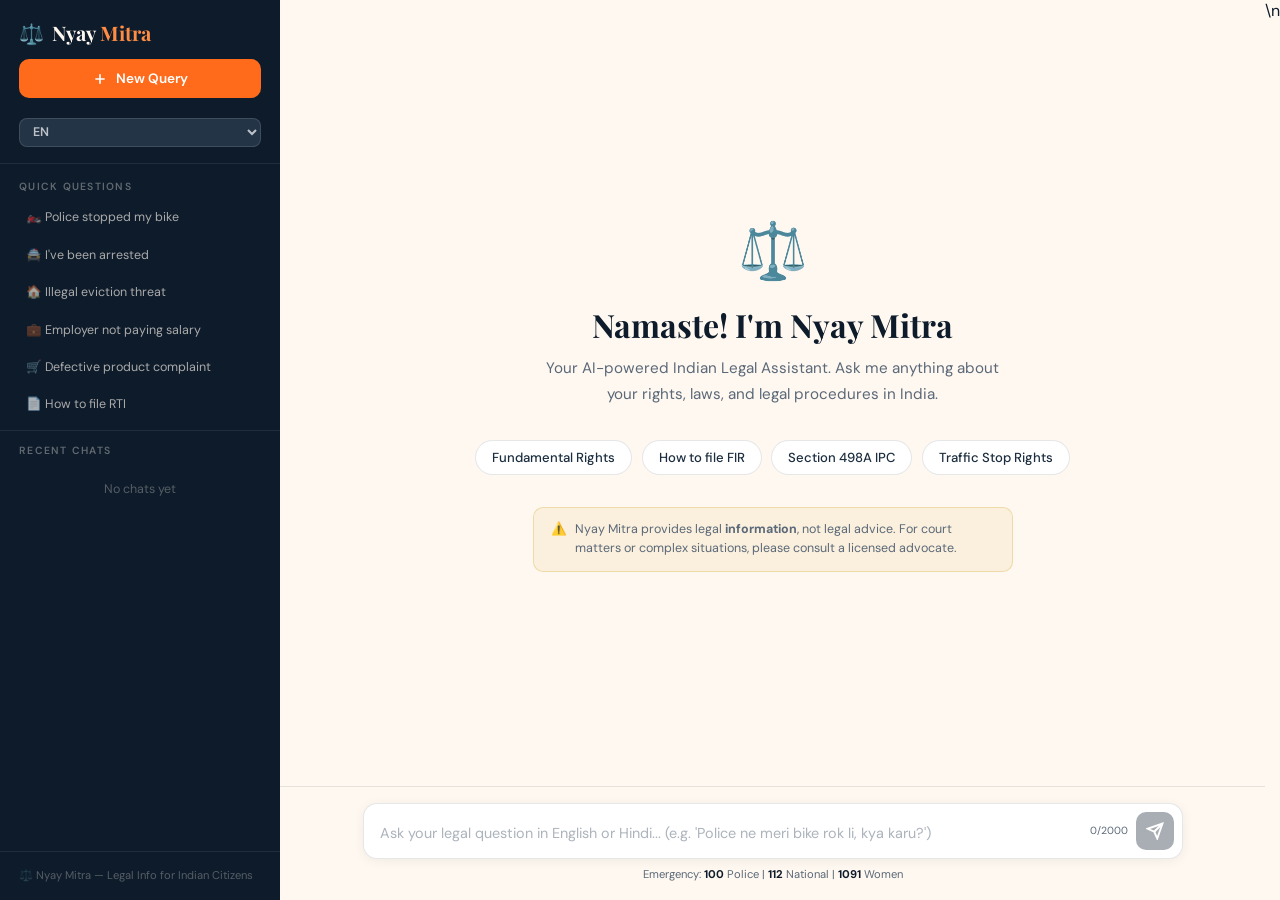
==== chat.html @ 310f0172 "first commit" ====
<!DOCTYPE html>
<html lang="en">
<head>
  <meta charset="UTF-8" />
  <meta name="viewport" content="width=device-width, initial-scale=1.0" />
  <title>Nyay Mitra — Chat</title>
  <link rel="preconnect" href="https://fonts.googleapis.com">
  <link href="https://fonts.googleapis.com/css2?family=Playfair+Display:wght@400;700&family=DM+Sans:wght@300;400;500;600&family=DM+Mono:wght@400;500&display=swap" rel="stylesheet">
  <link rel="stylesheet" href="css/chat.css" />
</head>
<body>
  <!-- Sidebar -->
  <aside class="sidebar" id="sidebar">
    <div class="sidebar-header">
      <a href="/" class="sidebar-logo">
        <span>⚖️</span>
        <span class="sidebar-logo-text">Nyay <span class="acc">Mitra</span></span>
      </a>
      <button class="new-chat-btn" id="newChatBtn" title="New Chat">
        <svg width="16" height="16" viewBox="0 0 24 24" fill="none" stroke="currentColor" stroke-width="2.5">
          <path d="M12 5v14M5 12h14"/>
        </svg>
        <span data-i18n="newQuery">New Query</span>
      </button>
      <!-- Language switcher injected here -->
      <div id="langSwitcherContainer"></div>
    </div>

    <!-- Quick questions -->
    <div class="quick-section">
      <div class="quick-label" data-i18n="quickLabel">Quick Questions</div>
      <div class="quick-items">
        <button class="quick-item" data-i18n-data-q="q1text" data-q="Police just stopped my bike. What are my rights and what documents do I need to show?"><span data-i18n="q1">🏍️ Police stopped my bike</span></button>
        <button class="quick-item" data-i18n-data-q="q2text" data-q="I have been arrested. What are my rights during arrest under Indian law?"><span data-i18n="q2">🚔 I've been arrested</span></button>
        <button class="quick-item" data-i18n-data-q="q3text" data-q="My landlord is trying to evict me illegally. What are my rights as a tenant in India?"><span data-i18n="q3">🏠 Illegal eviction threat</span></button>
        <button class="quick-item" data-i18n-data-q="q4text" data-q="My employer is not paying my salary. What legal options do I have under Indian labour law?"><span data-i18n="q4">💼 Employer not paying salary</span></button>
        <button class="quick-item" data-i18n-data-q="q5text" data-q="I bought a defective product online. How can I file a consumer complaint in India?"><span data-i18n="q5">🛒 Defective product complaint</span></button>
        <button class="quick-item" data-i18n-data-q="q6text" data-q="I want to file an RTI application. How do I do it and what can I ask for?"><span data-i18n="q6">📄 How to file RTI</span></button>
      </div>
    </div>

    <!-- Chat history -->
    <div class="history-section">
      <div class="history-label" data-i18n="recentChats">Recent Chats</div>
      <div class="history-list" id="historyList">
        <div class="history-loading" data-i18n="loadingHistory">Loading history...</div>
      </div>
    </div>

    <!-- Sidebar footer -->
    <div class="sidebar-footer">
      <p class="sidebar-note">⚖️ Nyay Mitra — Legal Info for Indian Citizens</p>
    </div>
  </aside>

  <!-- Mobile toggle -->
  <button class="mobile-sidebar-toggle" id="sidebarToggle">
    <svg width="20" height="20" viewBox="0 0 24 24" fill="none" stroke="currentColor" stroke-width="2">
      <line x1="3" y1="6" x2="21" y2="6"/><line x1="3" y1="12" x2="21" y2="12"/><line x1="3" y1="18" x2="21" y2="18"/>
    </svg>
  </button>

  <!-- Main chat area -->
  <main class="chat-main">
    <!-- Welcome screen -->
    <div class="welcome-screen" id="welcomeScreen">
      <div class="welcome-icon">⚖️</div>
      <h2 class="welcome-title" data-i18n="welcomeTitle">Namaste! I'm Nyay Mitra</h2>
      <p class="welcome-sub" data-i18n="welcomeSub">Your AI-powered Indian Legal Assistant. Ask me anything about your rights, laws, and legal procedures in India.</p>
      <div class="welcome-chips">
        <div class="chip" id="chip1" data-i18n="chip1">Fundamental Rights</div>
        <div class="chip" id="chip2" data-i18n="chip2">How to file FIR</div>
        <div class="chip" id="chip3" data-i18n="chip3">Section 498A IPC</div>
        <div class="chip" id="chip4" data-i18n="chip4">Traffic Stop Rights</div>
      </div>
      <div class="disclaimer-box">
        <span>⚠️</span>
        <span data-i18n="disclaimer" data-i18n-html="true">Nyay Mitra provides legal <strong>information</strong>, not legal advice. For court matters or complex situations, please consult a licensed advocate.</span>
      </div>
    </div>

    <!-- Messages -->
    <div class="messages-container" id="messagesContainer" style="display:none;">
      <div class="messages-list" id="messagesList"></div>
    </div>

    <!-- Input area -->
    <div class="input-area">
      <div class="input-wrapper">
        <textarea
          id="messageInput"
          class="message-input"
          data-i18n-placeholder="inputPlaceholder"
          placeholder="Ask your legal question in English or Hindi..."
          rows="1"
          maxlength="2000"
        ></textarea>
        <div class="input-actions">
          <span class="char-count" id="charCount">0/2000</span>
          <button class="send-btn" id="sendBtn" disabled>
            <svg width="18" height="18" viewBox="0 0 24 24" fill="none" stroke="currentColor" stroke-width="2.5">
              <line x1="22" y1="2" x2="11" y2="13"/>
              <polygon points="22 2 15 22 11 13 2 9 22 2"/>
            </svg>
          </button>
        </div>
      </div>
      <p class="input-note" data-i18n="inputNote" data-i18n-html="true">Emergency: <strong>100</strong> Police | <strong>112</strong> National | <strong>1091</strong> Women</p>
    </div>
  </main>

  <script src="js/config.js"></script>\n  <script src="js/i18n.js"></script>
  <script src="js/chat.js"></script>
</body>
</html>
---- css/chat.css ----
*, *::before, *::after { box-sizing: border-box; margin: 0; padding: 0; }

:root {
  --saffron: #FF6B1A;
  --saffron-light: #FF8C42;
  --deep-navy: #0D1B2A;
  --navy: #1B2D3E;
  --navy-mid: #243447;
  --navy-light: #2E4260;
  --cream: #FFF8F0;
  --cream-dark: #F5EBD8;
  --gold: #C8960C;
  --gold-light: #F0B429;
  --green: #2DD4A0;
  --sidebar-w: 280px;
  --text-primary: #0D1B2A;
  --text-muted: #5A6878;
  --border: rgba(13,27,42,0.1);
  --border-dark: rgba(255,255,255,0.08);
}

html, body { height: 100%; overflow: hidden; }

body {
  font-family: 'DM Sans', sans-serif;
  background: var(--cream);
  display: flex;
  color: var(--text-primary);
}

/* ====== SIDEBAR ====== */
.sidebar {
  width: var(--sidebar-w);
  background: var(--deep-navy);
  height: 100vh;
  display: flex;
  flex-direction: column;
  flex-shrink: 0;
  overflow: hidden;
  position: relative;
  z-index: 100;
  transition: transform 0.3s ease;
}

.sidebar-header {
  padding: 1.2rem 1.2rem 1rem;
  border-bottom: 1px solid var(--border-dark);
  display: flex;
  flex-direction: column;
  gap: 0.8rem;
}

.sidebar-logo {
  display: flex;
  align-items: center;
  gap: 0.5rem;
  font-family: 'Playfair Display', serif;
  font-size: 1.25rem;
  font-weight: 700;
  color: var(--cream);
  text-decoration: none;
}

.sidebar-logo-text { color: var(--cream); }

.acc { color: var(--saffron-light); }

.new-chat-btn {
  display: flex;
  align-items: center;
  justify-content: center;
  gap: 0.5rem;
  width: 100%;
  padding: 0.7rem;
  background: var(--saffron);
  color: white;
  border: none;
  border-radius: 10px;
  font-family: 'DM Sans', sans-serif;
  font-size: 0.85rem;
  font-weight: 600;
  cursor: pointer;
  transition: all 0.2s;
}

.new-chat-btn:hover { background: var(--saffron-light); transform: translateY(-1px); }

/* Quick section */
.quick-section {
  padding: 1rem 1rem 0.5rem;
  border-bottom: 1px solid var(--border-dark);
}

.quick-label, .history-label {
  font-size: 0.65rem;
  font-weight: 600;
  letter-spacing: 0.12em;
  text-transform: uppercase;
  color: rgba(255,248,240,0.35);
  margin-bottom: 0.5rem;
  padding: 0 0.2rem;
}

.quick-items { display: flex; flex-direction: column; gap: 0.25rem; }

.quick-item {
  text-align: left;
  background: none;
  border: none;
  color: rgba(255,248,240,0.65);
  font-family: 'DM Sans', sans-serif;
  font-size: 0.78rem;
  padding: 0.5rem 0.6rem;
  border-radius: 8px;
  cursor: pointer;
  transition: all 0.15s;
  line-height: 1.4;
}

.quick-item:hover {
  background: rgba(255,107,26,0.12);
  color: var(--saffron-light);
}

/* History section */
.history-section {
  flex: 1;
  overflow-y: auto;
  padding: 0.8rem 1rem;
}

.history-section::-webkit-scrollbar { width: 3px; }
.history-section::-webkit-scrollbar-track { background: transparent; }
.history-section::-webkit-scrollbar-thumb { background: rgba(255,255,255,0.1); border-radius: 2px; }

.history-loading {
  font-size: 0.78rem;
  color: rgba(255,248,240,0.3);
  text-align: center;
  padding: 1rem 0;
}

.history-item {
  display: flex;
  align-items: center;
  gap: 0.5rem;
  padding: 0.5rem 0.6rem;
  border-radius: 8px;
  cursor: pointer;
  transition: all 0.15s;
  margin-bottom: 0.2rem;
  position: relative;
}

.history-item:hover { background: rgba(255,255,255,0.05); }

.history-item.active { background: rgba(255,107,26,0.15); }

.history-dot {
  width: 6px;
  height: 6px;
  border-radius: 50%;
  background: rgba(255,248,240,0.2);
  flex-shrink: 0;
}

.history-dot.traffic { background: #60A5FA; }
.history-dot.criminal { background: #F87171; }
.history-dot.consumer { background: #34D399; }
.history-dot.labour { background: #FBBF24; }
.history-dot.property { background: #A78BFA; }
.history-dot.family { background: #F472B6; }
.history-dot.constitutional { background: #FB923C; }
.history-dot.general { background: #94A3B8; }

.history-title {
  font-size: 0.78rem;
  color: rgba(255,248,240,0.6);
  flex: 1;
  overflow: hidden;
  text-overflow: ellipsis;
  white-space: nowrap;
}

.history-item.active .history-title { color: rgba(255,248,240,0.9); }

.history-delete {
  background: none;
  border: none;
  color: rgba(255,248,240,0.2);
  cursor: pointer;
  padding: 2px;
  border-radius: 4px;
  opacity: 0;
  transition: all 0.15s;
  font-size: 14px;
  line-height: 1;
}

.history-item:hover .history-delete { opacity: 1; }
.history-delete:hover { color: #F87171; background: rgba(248,113,113,0.1); }

/* Sidebar footer */
.sidebar-footer {
  padding: 1rem 1.2rem;
  border-top: 1px solid var(--border-dark);
  display: flex;
  align-items: center;
}

.sidebar-note {
  font-size: 0.7rem;
  color: rgba(255,248,240,0.3);
  line-height: 1.4;
}

/* Mobile toggle */
.mobile-sidebar-toggle {
  display: none;
  position: fixed;
  top: 1rem;
  left: 1rem;
  z-index: 200;
  background: var(--deep-navy);
  color: var(--cream);
  border: none;
  width: 40px;
  height: 40px;
  border-radius: 10px;
  cursor: pointer;
  align-items: center;
  justify-content: center;
}

/* ====== CHAT MAIN ====== */
.chat-main {
  flex: 1;
  display: flex;
  flex-direction: column;
  height: 100vh;
  overflow: hidden;
  position: relative;
}

/* Welcome screen */
.welcome-screen {
  flex: 1;
  display: flex;
  flex-direction: column;
  align-items: center;
  justify-content: center;
  padding: 2rem;
  text-align: center;
  overflow-y: auto;
}

.welcome-icon {
  font-size: 3.5rem;
  margin-bottom: 1rem;
  animation: float 3s ease-in-out infinite;
}

.welcome-title {
  font-family: 'Playfair Display', serif;
  font-size: 2rem;
  font-weight: 700;
  color: var(--deep-navy);
  margin-bottom: 0.6rem;
}

.welcome-sub {
  font-size: 0.95rem;
  color: var(--text-muted);
  max-width: 460px;
  line-height: 1.7;
  margin-bottom: 2rem;
}

.welcome-chips {
  display: flex;
  flex-wrap: wrap;
  justify-content: center;
  gap: 0.6rem;
  margin-bottom: 2rem;
}

.chip {
  background: white;
  border: 1.5px solid var(--border);
  color: var(--navy);
  font-size: 0.82rem;
  font-weight: 500;
  padding: 0.5rem 1rem;
  border-radius: 100px;
  cursor: pointer;
  transition: all 0.2s;
}

.chip:hover {
  border-color: var(--saffron);
  background: rgba(255,107,26,0.04);
  color: var(--saffron);
  transform: translateY(-1px);
}

.disclaimer-box {
  display: flex;
  align-items: flex-start;
  gap: 0.5rem;
  background: rgba(200,150,12,0.08);
  border: 1px solid rgba(200,150,12,0.25);
  border-radius: 10px;
  padding: 0.8rem 1.1rem;
  font-size: 0.78rem;
  color: var(--text-muted);
  max-width: 480px;
  text-align: left;
  line-height: 1.5;
}

/* Messages container */
.messages-container {
  flex: 1;
  overflow-y: auto;
  padding: 1.5rem 1.5rem 0;
  scroll-behavior: smooth;
}

.messages-container::-webkit-scrollbar { width: 4px; }
.messages-container::-webkit-scrollbar-track { background: transparent; }
.messages-container::-webkit-scrollbar-thumb { background: var(--border); border-radius: 2px; }

.messages-list { display: flex; flex-direction: column; gap: 1.2rem; max-width: 820px; margin: 0 auto; }

/* Message bubbles */
.message { display: flex; gap: 0.8rem; animation: msgIn 0.3s ease; }

.message.user { flex-direction: row-reverse; }

.msg-avatar {
  width: 34px;
  height: 34px;
  border-radius: 50%;
  display: flex;
  align-items: center;
  justify-content: center;
  font-size: 0.9rem;
  flex-shrink: 0;
  margin-top: 2px;
}

.message.assistant .msg-avatar {
  background: var(--deep-navy);
  color: var(--saffron-light);
  font-size: 1rem;
}

.message.user .msg-avatar {
  overflow: hidden;
  border: 2px solid rgba(255,107,26,0.3);
}

.message.user .msg-avatar img { width: 100%; height: 100%; object-fit: cover; }

.msg-bubble {
  max-width: 75%;
  padding: 1rem 1.2rem;
  border-radius: 16px;
  line-height: 1.7;
  font-size: 0.9rem;
}

.message.user .msg-bubble {
  background: var(--deep-navy);
  color: var(--cream);
  border-bottom-right-radius: 4px;
}

.message.assistant .msg-bubble {
  background: white;
  color: var(--text-primary);
  border: 1px solid var(--border);
  border-bottom-left-radius: 4px;
  box-shadow: 0 2px 12px rgba(0,0,0,0.05);
}

/* Markdown-like formatting in AI responses */
.msg-bubble strong { font-weight: 600; color: var(--deep-navy); }
.message.user .msg-bubble strong { color: var(--cream); }

.msg-bubble .msg-section { margin: 0.6rem 0; }

.msg-bubble h3 {
  font-family: 'Playfair Display', serif;
  font-size: 0.95rem;
  font-weight: 700;
  color: var(--deep-navy);
  margin: 0.8rem 0 0.3rem;
}

.msg-bubble ul, .msg-bubble ol {
  padding-left: 1.2rem;
  margin: 0.4rem 0;
}

.msg-bubble li { margin: 0.25rem 0; }

.msg-bubble code {
  font-family: 'DM Mono', monospace;
  background: rgba(13,27,42,0.06);
  padding: 0.15em 0.4em;
  border-radius: 4px;
  font-size: 0.85em;
}

.msg-bubble .law-cite {
  display: inline-flex;
  align-items: center;
  gap: 0.3em;
  background: rgba(255,107,26,0.08);
  color: var(--saffron);
  border: 1px solid rgba(255,107,26,0.2);
  border-radius: 5px;
  padding: 0.1em 0.5em;
  font-size: 0.8em;
  font-weight: 600;
}

.msg-time {
  font-size: 0.68rem;
  color: var(--text-muted);
  margin-top: 0.4rem;
  padding: 0 0.2rem;
}

.message.user .msg-time { text-align: right; }

/* Category badge in message */
.category-badge {
  display: inline-flex;
  align-items: center;
  gap: 0.25rem;
  background: rgba(13,27,42,0.06);
  border: 1px solid var(--border);
  color: var(--text-muted);
  font-size: 0.68rem;
  font-weight: 600;
  text-transform: uppercase;
  letter-spacing: 0.08em;
  padding: 0.2rem 0.6rem;
  border-radius: 100px;
  margin-bottom: 0.5rem;
  display: block;
}

/* Typing indicator */
.typing-indicator {
  display: flex;
  gap: 0.8rem;
  align-items: center;
  animation: msgIn 0.3s ease;
}

.typing-bubble {
  background: white;
  border: 1px solid var(--border);
  border-radius: 16px;
  border-bottom-left-radius: 4px;
  padding: 0.8rem 1rem;
  display: flex;
  gap: 5px;
  align-items: center;
}

.typing-dot {
  width: 8px;
  height: 8px;
  border-radius: 50%;
  background: var(--saffron);
  animation: typingPulse 1.2s ease infinite;
}

.typing-dot:nth-child(2) { animation-delay: 0.2s; background: var(--gold-light); }
.typing-dot:nth-child(3) { animation-delay: 0.4s; background: var(--deep-navy); }

/* Input area */
.input-area {
  padding: 1rem 1.5rem 1.2rem;
  border-top: 1px solid var(--border);
  background: rgba(255,248,240,0.95);
  backdrop-filter: blur(8px);
}

.input-wrapper {
  max-width: 820px;
  margin: 0 auto;
  background: white;
  border: 1.5px solid var(--border);
  border-radius: 14px;
  display: flex;
  align-items: flex-end;
  padding: 0.5rem 0.5rem 0.5rem 1rem;
  gap: 0.5rem;
  transition: border-color 0.2s;
  box-shadow: 0 2px 12px rgba(0,0,0,0.06);
}

.input-wrapper:focus-within {
  border-color: var(--saffron);
  box-shadow: 0 0 0 3px rgba(255,107,26,0.1);
}

.message-input {
  flex: 1;
  border: none;
  outline: none;
  resize: none;
  font-family: 'DM Sans', sans-serif;
  font-size: 0.9rem;
  line-height: 1.6;
  color: var(--text-primary);
  background: transparent;
  max-height: 160px;
  overflow-y: auto;
  padding: 0.3rem 0;
}

.message-input::placeholder { color: rgba(90,104,120,0.5); }

.input-actions {
  display: flex;
  align-items: center;
  gap: 0.5rem;
  flex-shrink: 0;
}

.char-count {
  font-size: 0.65rem;
  color: var(--text-muted);
  font-variant-numeric: tabular-nums;
}

.send-btn {
  width: 38px;
  height: 38px;
  border-radius: 10px;
  border: none;
  background: var(--deep-navy);
  color: white;
  cursor: pointer;
  display: flex;
  align-items: center;
  justify-content: center;
  transition: all 0.2s;
  flex-shrink: 0;
}

.send-btn:enabled:hover { background: var(--saffron); transform: translateY(-1px); }
.send-btn:disabled { opacity: 0.35; cursor: not-allowed; }

.input-note {
  font-size: 0.7rem;
  color: var(--text-muted);
  text-align: center;
  margin-top: 0.5rem;
  max-width: 820px;
  margin-left: auto;
  margin-right: auto;
}

.input-note strong { color: var(--text-primary); }

/* Animations */
@keyframes float {
  0%, 100% { transform: translateY(0); }
  50% { transform: translateY(-8px); }
}

@keyframes msgIn {
  from { opacity: 0; transform: translateY(10px); }
  to { opacity: 1; transform: translateY(0); }
}

@keyframes typingPulse {
  0%, 60%, 100% { transform: scale(0.8); opacity: 0.4; }
  30% { transform: scale(1.2); opacity: 1; }
}

/* Mobile */
@media (max-width: 768px) {
  .sidebar {
    position: fixed;
    left: 0; top: 0; bottom: 0;
    transform: translateX(-100%);
  }
  .sidebar.open { transform: translateX(0); }
  .mobile-sidebar-toggle { display: flex; }
  .chat-main { width: 100%; }
  .input-area { padding: 0.8rem 1rem 1rem; }
  .messages-container { padding: 1rem; }
  .msg-bubble { max-width: 88%; }
  .welcome-title { font-size: 1.5rem; }
}

/* ====== LANGUAGE DROPDOWN ====== */
.lang-dropdown-wrapper {
  display: flex;
  align-items: center;
  margin-top: 0.4rem;
}

.lang-dropdown {
  background: var(--navy-mid, rgba(255,255,255,0.07));
  border: 1.5px solid rgba(255,255,255,0.12);
  border-radius: 8px;
  color: rgba(255,255,255,0.7);
  font-size: 0.78rem;
  font-weight: 600;
  padding: 0.3rem 0.55rem;
  cursor: pointer;
  font-family: 'DM Sans', sans-serif;
  transition: all 0.18s ease;
  outline: none;
  appearance: auto;
  width: 100%;
}

.lang-dropdown option {
  background: #0D1B2A;
  color: #fff;
}

.lang-dropdown:hover,
.lang-dropdown:focus {
  border-color: var(--saffron, #FF6B1A);
  color: #fff;
}
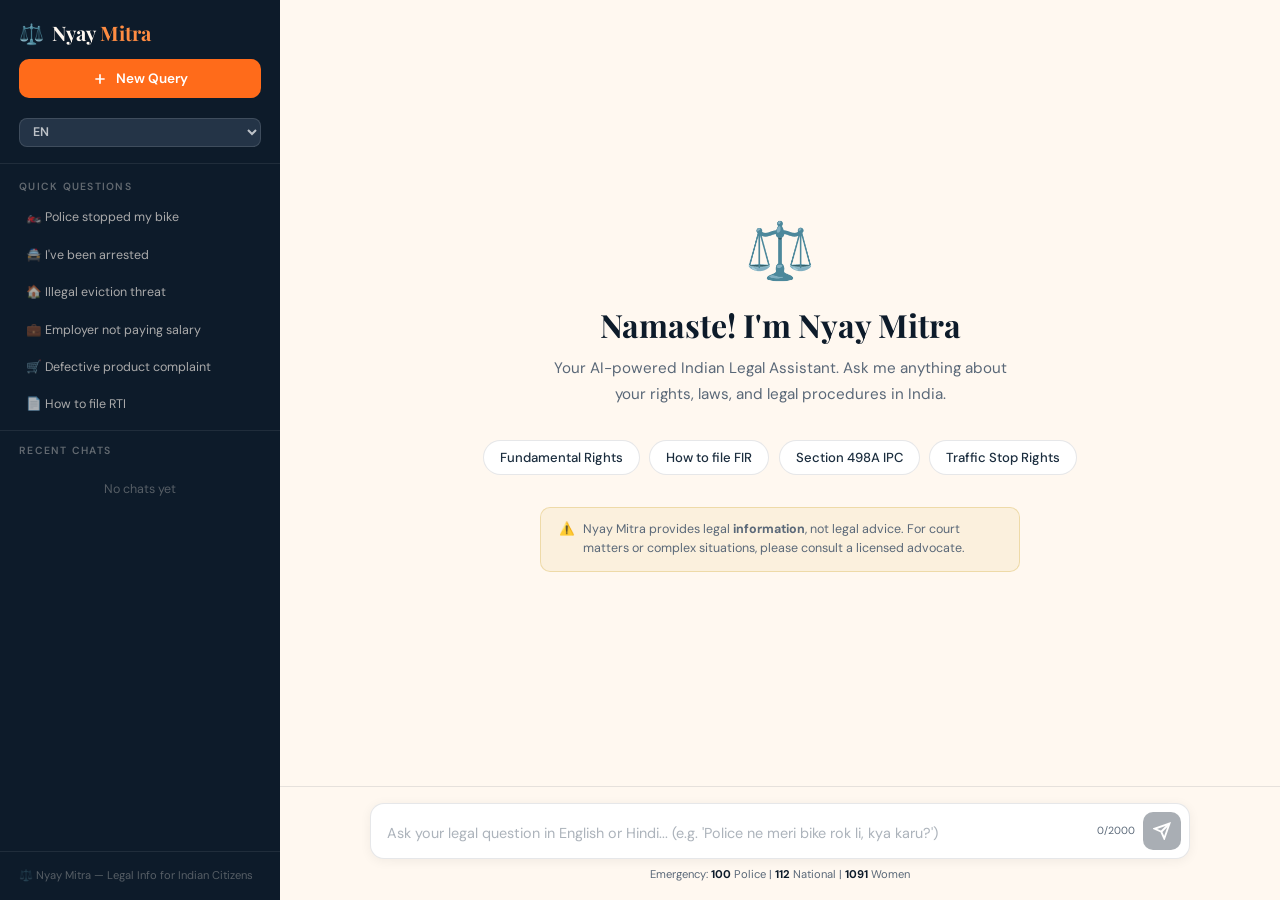
==== commit ac6e5e40: "updated frontend" ====
--- a/chat.html
+++ b/chat.html
@@ -109,7 +109,8 @@
     </div>
   </main>
 
-  <script src="js/config.js"></script>\n  <script src="js/i18n.js"></script>
+  <script src="js/config.js"></script>
+  <script src="js/i18n.js"></script>
   <script src="js/chat.js"></script>
 </body>
-</html>
+</html>
--- a/css/chat.css
+++ b/css/chat.css
@@ -374,6 +374,9 @@
   background: var(--deep-navy);
   color: var(--cream);
   border-bottom-right-radius: 4px;
+  display: flex;
+  align-items: center;
+  justify-content: center;
 }
 
 .message.assistant .msg-bubble {
@@ -595,7 +598,9 @@
   }
   .sidebar.open { transform: translateX(0); }
   .mobile-sidebar-toggle { display: flex; }
-  .chat-main { width: 100%; }
+  .mobile-sidebar-toggle.hidden { display: none; }
+  .chat-main { width: 100%; padding-top: 56px; }
+  .welcome-screen { padding-top: 1rem; }
   .input-area { padding: 0.8rem 1rem 1rem; }
   .messages-container { padding: 1rem; }
   .msg-bubble { max-width: 88%; }
@@ -634,4 +639,4 @@
 .lang-dropdown:focus {
   border-color: var(--saffron, #FF6B1A);
   color: #fff;
-}
+}
